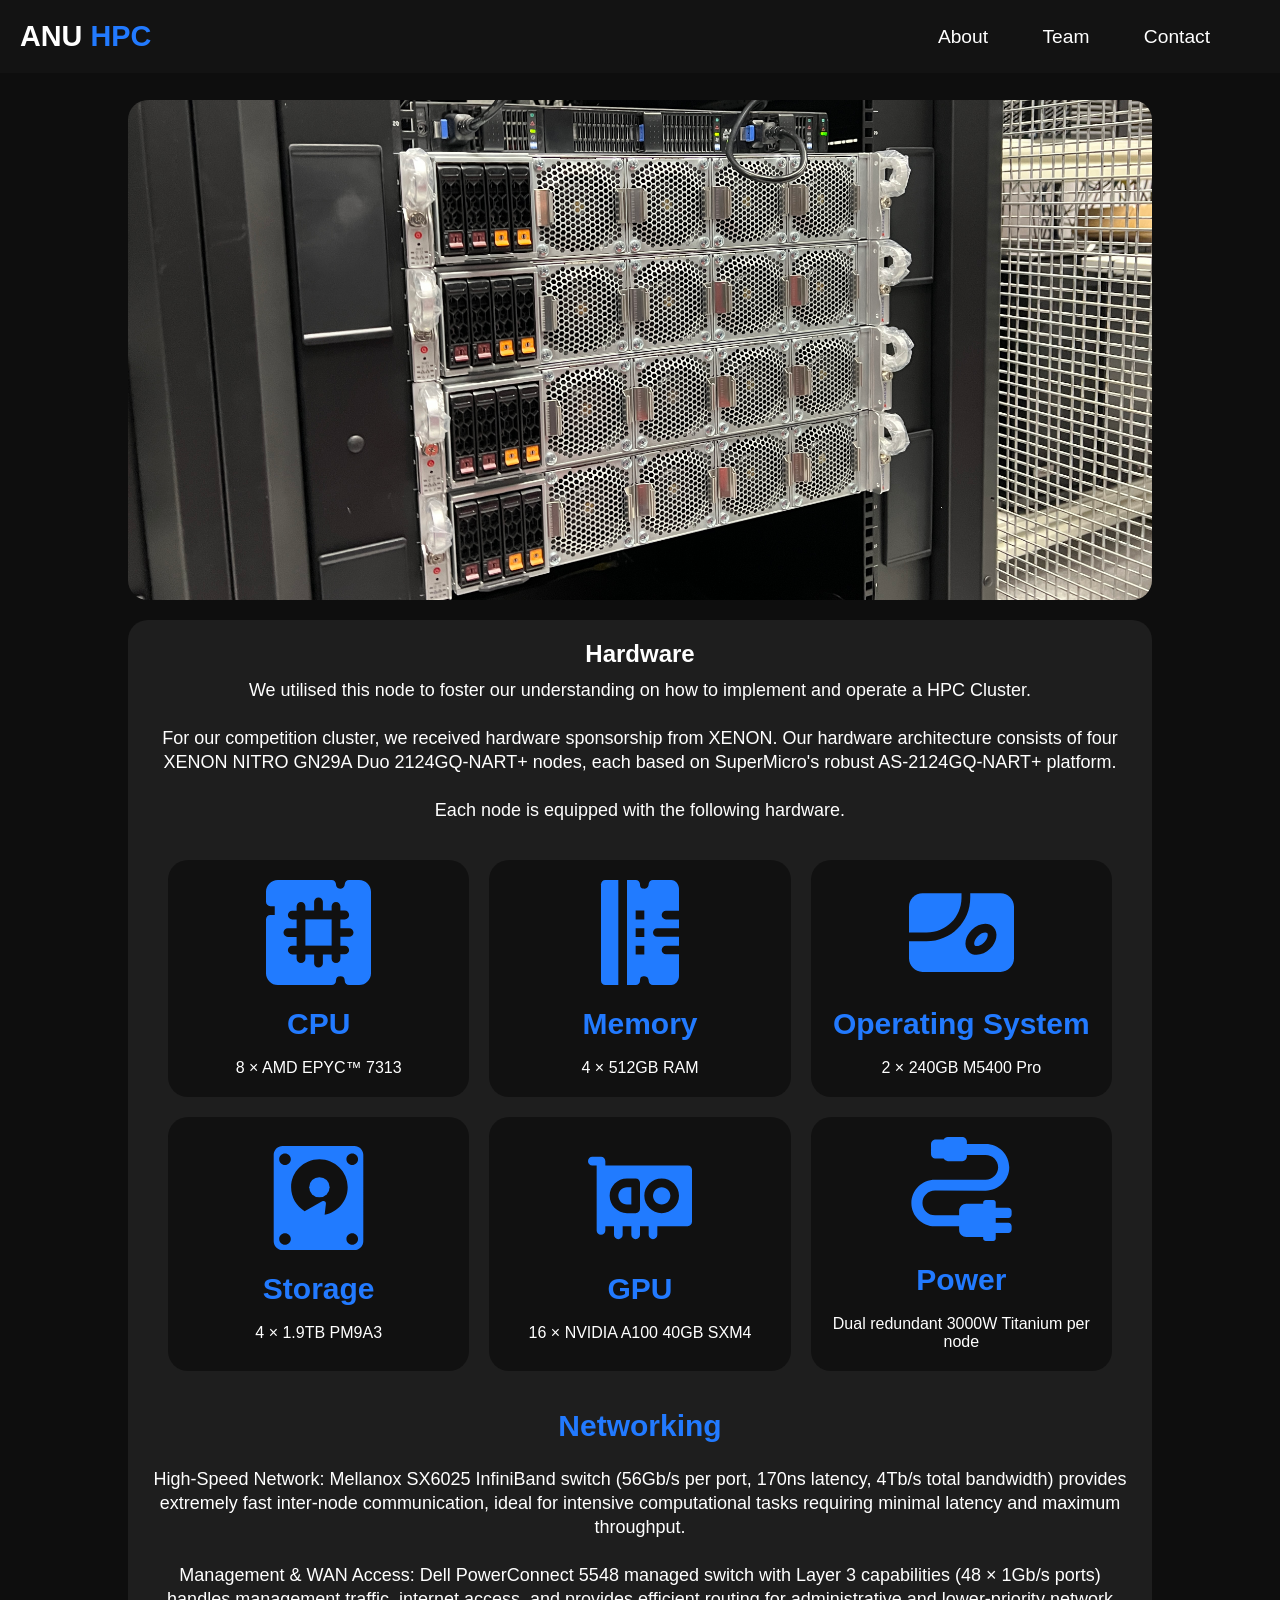
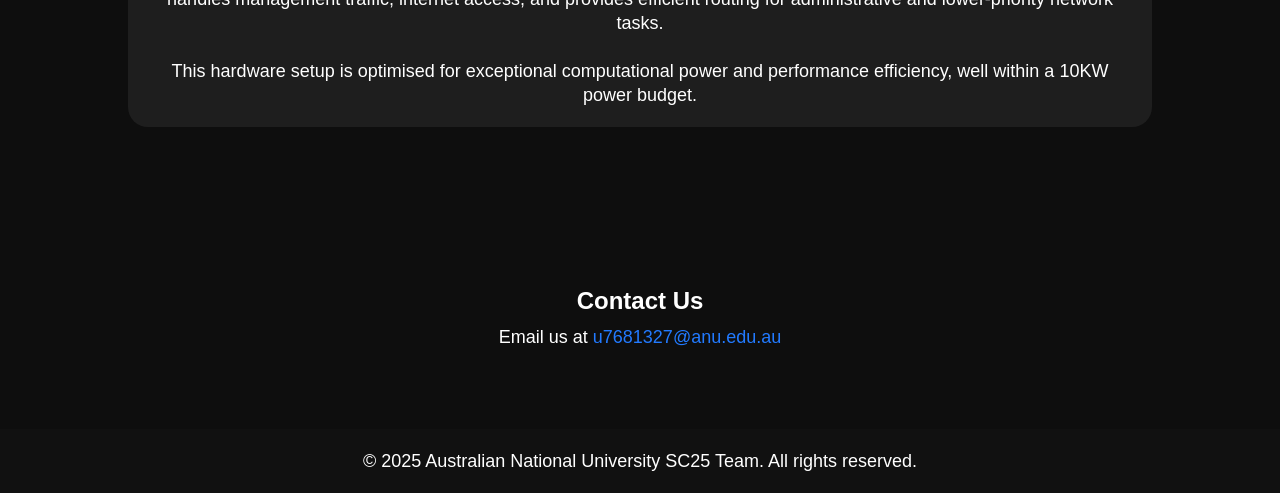
==== hardware.html @ 06430106 "[main] Base" ====
<!DOCTYPE html>
<html lang="en">
<head>
    <meta charset="UTF-8">
    <meta name="viewport" content="width=device-width, initial-scale=1.0">
    <title>ANU HPC 2025</title>
    <link rel="stylesheet" href="style.css">
</head>
<body>
    
    <!-- Navigation Bar -->
    <header>
        <div class="logo"><a href="index.html">ANU <span>HPC</span></a></div>
        <nav id="nav-desktop">
            <a href="index.html#about">About</a>
            <a href="/team">Team</a>
            <a href="#contact">Contact</a>
        </nav>
        <nav id="nav-mobile">
            <h2>
                <a href="javascript:void(0);" class="icon" onclick="toggleMenu()">
                    &#8801;
                </a>
            </h2>
        </nav>
    </header>

    <div id="links">
        <a href="index.html#about" onclick="toggleMenu()">About</a>
        <a href="/team" onclick="toggleMenu()">Team</a>
        <a href="#contact" onclick="toggleMenu()">Contact</a>
    </div>

    <section id="services">
        <div id="hardware-splash" class="box">
            <!-- <img class="splash-image" src="cluster.jpg" /> -->
        </div>
        <div class="box">
            <h2>Hardware</h2>
            <p>
                We utilised this node to foster our understanding on how to implement and operate a HPC Cluster.
                <br>
                <br>
                For our competition cluster, we received hardware sponsorship from XENON. Our hardware architecture consists of four XENON NITRO GN29A Duo 2124GQ-NART+ nodes, each based on SuperMicro's robust AS-2124GQ-NART+ platform.
                <br>
                <br>
                Each node is equipped with the following hardware.
            </p>
            <br>
            <div class="hardware-mobile">
                <table id="specs" >
                    <table id="specs" class="hardware-desktop">
                        <tr>
                            <td id="spec">
                                <img class="icon" src="icons/cpu.svg">
                                <br>
                                <br>
                                <h3>CPU</h3>
                                <br>
                                8 × AMD EPYC™ 7313
                            </td>
                        </tr>
                        <tr>
                            <td id="spec">
                                <img class="icon" src="icons/ram.svg">
                                <br>
                                <br>
                                <h3>Memory</h3>
                                <br>
                                4 × 512GB RAM
                            </td>
                        </tr>
                        <tr>
                            <td id="spec">
                                <img class="icon" src="icons/ssd.svg">
                                <br>
                                <br>
                                <h3>Operating System</h3>
                                <br>
                                2 × 240GB M5400 Pro
                            </td>
                        </tr>
                        <tr>
                            <td id="spec">
                                <img class="icon" src="icons/hdd.svg">
                                <br>
                                <br>
                                <h3>Storage</h3>
                                <br>
                                4 × 1.9TB PM9A3
                            </td>
                        </tr>
                        <tr>
                            <td id="spec">
                                <img class="icon" src="icons/gpu.svg">
                                <br>
                                <br>
                                <h3>GPU</h3>
                                <br>
                                16 × NVIDIA A100 40GB SXM4
                            </td>
                        </tr>
                        <tr>
                            <td id="spec">
                                <img class="icon" src="icons/power.svg">
                                <br>
                                <br>
                                <h3>Power</h3>
                                <br>
                                Dual redundant 3000W Titanium per node
                            </td>
                        </tr>
                    </table>
                </table>
            </div>
            <div class="hardware-desktop">
                <table id="specs" >
                    <table id="specs" class="hardware-desktop">
                        <tr>
                            <td id="spec">
                                <img class="icon" src="icons/cpu.svg">
                                <br>
                                <br>
                                <h3>CPU</h3>
                                <br>
                                8 × AMD EPYC™ 7313
                            </td>
                            <td id="spec">
                                <img class="icon" src="icons/ram.svg">
                                <br>
                                <br>
                                <h3>Memory</h3>
                                <br>
                                4 × 512GB RAM
                            </td>
                            <td id="spec">
                                <img class="icon" src="icons/ssd.svg">
                                <br>
                                <br>
                                <h3>Operating System</h3>
                                <br>
                                2 × 240GB M5400 Pro
                            </td>
                        </tr>
                        <tr>
                            <td id="spec">
                                <img class="icon" src="icons/hdd.svg">
                                <br>
                                <br>
                                <h3>Storage</h3>
                                <br>
                                4 × 1.9TB PM9A3
                            </td>
                            <td id="spec">
                                <img class="icon" src="icons/gpu.svg">
                                <br>
                                <br>
                                <h3>GPU</h3>
                                <br>
                                16 × NVIDIA A100 40GB SXM4
                            </td>
                            <td id="spec">
                                <img class="icon" src="icons/power.svg">
                                <br>
                                <br>
                                <h3>Power</h3>
                                <br>
                                Dual redundant 3000W Titanium per node
                            </td>
                        </tr>
                    </table>
                </table>
            </div>
            <br>
            <h3>Networking</h3>
            <p>
                <br>
                High-Speed Network: Mellanox SX6025 InfiniBand switch (56Gb/s per port, 170ns latency, 4Tb/s total bandwidth) provides extremely fast inter-node communication, ideal for intensive computational tasks requiring minimal latency and maximum throughput.
                <br><br>
                Management & WAN Access: Dell PowerConnect 5548 managed switch with Layer 3 capabilities (48 × 1Gb/s ports) handles management traffic, internet access, and provides efficient routing for administrative and lower-priority network tasks.
                <br><br>
                This hardware setup is optimised for exceptional computational power and performance efficiency, well within a 10KW power budget.
            </p>
        </div>
    </section>

    <section id="contact">
        <h2>Contact Us</h2>
        <p>Email us at <a id="eml" href="mailto:u7681327@anu.edu.au">u7681327@anu.edu.au</a></p>
    </section>

    <!-- Footer -->
    <footer>
        <p>&copy; 2025 Australian National University SC25 Team. All rights reserved.</p>
    </footer>

    <script src="script.js"></script>
</body>
</html>
---- style.css ----
* {
    margin: 0;
    padding: 0;
    box-sizing: border-box;
    font-family: 'Arial', sans-serif;
}

html {
    scroll-behavior: smooth;
}

body {
    background: #0e0e0e;
    color: white;
}

h2 {
    padding-bottom: 10px;;
}

h3 {
    color: #227aff;
    font-size: 30px;
}

a {
    color: white;
    text-decoration: none;
}

p {
    font-size: 18px;
    line-height: 24px;
}

.splash-image {
    height: 100%;
}

#hardware-splash {
    background-image: url('cluster.jpg');
    /* height: 25vh; */
    min-height: 500px;
    background-size: cover;
    background-repeat: no-repeat;
    background-position: center;
}

#team-splash {
    background-image: url('nci_team_public.jpg');
    /* height: 25vh; */
    min-height: 600px;
    background-size: cover;
    background-repeat: no-repeat;
    background-position: center;
}

#team-detail {
    /* width: 90%; */
    margin: auto;
}

.box {
    margin-top: 20px !important; 
    background-color: #1e1e1e;
    align-content: center;
    padding: 20px;
    border-radius: 20px;
    width: 90;
    margin: auto;
}

.half-box {
    margin-top: 20px !important; 
    background-color: #1e1e1e;
    /* align-content: center; */
    text-align: left;
    padding: 20px;
    border-radius: 20px;
    /* width: 100%; */
    margin-top: auto;
}

.column {
    box-sizing: border-box;
    float: left;
    width: 50%;
    /* padding: 10px; */
}

.column-left {
    padding-right: 10px;
}

.column-right {
    padding-left: 10px;
}

/* Clear floats after the columns */
.row:after {
    box-sizing: border-box;
    content: "";
    display: table;
    clear: both;
}

.about-me-img {
    width: 7.5vh;
    height: 7.5vh;
    border-radius: 50%;
    object-fit: cover;
}

.about-top {
    display: flex;
}

.about-detail {
    line-height: 24px;
}

.name {
    margin-left: 5px;
    margin-top: 0.25em;
    margin-left: 10px;
    color: #227aff;
    font-weight: bold;
    font-size: 3em;
    margin-bottom: 0.5em;
}

/* Header */
header {
    display: flex;
    justify-content: space-between;
    align-items: center;
    padding: 20px;
    background: rgba(20, 20, 20, 0.9);
    position: fixed;
    width: 100%;
    top: 0;
    z-index: 100;
}

.logo {
    font-size: 1.8em;
    font-weight: bold;
}

.logo span {
    color: #227aff;
}

nav a {
    color: white;
    text-decoration: none;
    margin-right: 50px;
    font-size: 1.2em;
}

/* Hero Section */
.hero {
    position: relative;
    height: 100vh;
    overflow: hidden;
}

canvas {
    position: absolute;
    top: 0;
    left: 0;
    width: 100%;
    height: 100%;
    z-index: 0;
}

.hero-content {
    display: flex;
    align-items: center;
    justify-content: space-between;
    height: 100vh;
    padding: 80px 10%;
    position: relative;
    z-index: -1;
}

.hero-text, .hero-large {
    flex: 1;
}

.hero-text h1 {
    font-size: 3.5em;
    color: #227aff;
}

.hero-text p {
    font-size: 1.2em;
    margin-top: 10px;
    color: #ccc;
}

.hero-large h1 {
    font-size: 5em;
    color: #227aff;
}

.hero-large h2 {
    font-size: 2.5em;
    margin-top: 30px;
    color: #ccc;
}

.cta-button {
    position: absolute;
    display: inline-block;
    margin-top: 80vh;
    padding: 12px 24px;
    background: #227aff;
    color: white;
    text-decoration: none;
    border-radius: 6px;
    font-size: 1.2em;
    z-index: 1;
    justify-content: center;
    align-items: center;
    position: absolute;
    left: 50%;
    transform: translate(-50%, 0%);
}

.hero-image {
    flex: 1;
    text-align: center;
}

.hero-image img {
    width: 600px;
    max-width: 100%;
}

/* Sections */
section {
    padding: 80px 10%;
    text-align: center;
}

/* #about {
    max-width: 50%;
    position: absolute;
    left: 50%;
    transform: translate(-50%, 0%);
} */

#services .service-grid {
    display: grid;
    grid-template-columns: repeat(auto-fit, minmax(200px, 1fr));
    gap: 30px;
    padding: 20px;
}

.service-card {
    background: #1e1e1e;
    padding: 20px;
    border-radius: 10px;
    border-color: #227aff;
    /* box-shadow: 0 0 15px rgba(34, 122, 255, 0.5); */
    font-size: larger;
}

/* Footer */
footer {
    background: #111;
    color: white;
    text-align: center;
    padding: 20px;
}

#eml {
    color: #227aff;
}

#specs {
    display: flex;
    position: relative;
    grid-template-columns: repeat(auto-fit, minmax(200px, 1fr));
    border-spacing: 20px;
    align-content: center;
    text-align: center;
}

#spec {
    width: 33%;
    padding: 20px;
    background-color: #111;
    border-radius: 20px;
}

.icon {
    /* filter: invert(100%) sepia(0%) saturate(0%) hue-rotate(164deg) brightness(103%) contrast(102%); white */
    filter: invert(37%) sepia(85%) saturate(2799%) hue-rotate(205deg) brightness(101%) contrast(103%);
    width: 40%;
}

@media (min-width: 768px) {
    #nav-mobile {
        display: none;
    }

    #links {
        display: none;
    }

    .team-mobile {
        display: none;
    }

    .hardware-mobile {
        display: none;
    }
}

@media (max-width: 768px) {
    #nav-desktop {
        display: none;
    }

    .team-desktop {
        display: none;
    }

    .hardware-desktop {
        display: none;
    }
    
    /* Hide the links inside the navigation menu (except for logo/home) */
    #links {
        background-color: rgba(0, 0, 0, 0.5);
        display: none;
        position: fixed;
        top: 83px;
        width:100%;
        z-index: 100;
    }
    
    /* Style navigation menu links */
    #links a {
        color: white;
        padding: 14px 16px;
        text-decoration: none;
        font-size: 17px;
        display: block;
    }
    
    /* Style the hamburger menu */
    #links a.icon {
        background: black;
        display: block;
        position: absolute;
        right: 0;
        top: 0;
    }
    
    /* Add a grey background color on mouse-over */
    #links a:hover {
        background-color: #ddd;
        color: black;
    }
    
    /* Style the active link (or home/logo) */
    .active {
        background-color: #04AA6D;
        color: white;
    } 

    /* Stack hero content vertically */
    .hero {
        flex-direction: column;
        text-align: center;
        padding: 20px;
    }

    .hero-content {
        flex-direction: column;
        justify-content: center;
        align-items: center;
    }

    .hero-text {
        width: 100%;
        padding: 20px;
    }

    .hero-text h1 {
        font-size: 2rem; /* Reduce heading size */
    }

    .hero-text p {
        font-size: 1rem;
    }

    .hero-image img {
        width: 80%; /* Scale planet image for smaller screens */
        max-width: 300px;
        margin-top: 20px;
    }

    /* Center navigation menu items */
    nav ul {
        display: flex;
        flex-direction: column;
        align-items: center;
    }

    nav ul li {
        margin: 10px 0;
    }
}
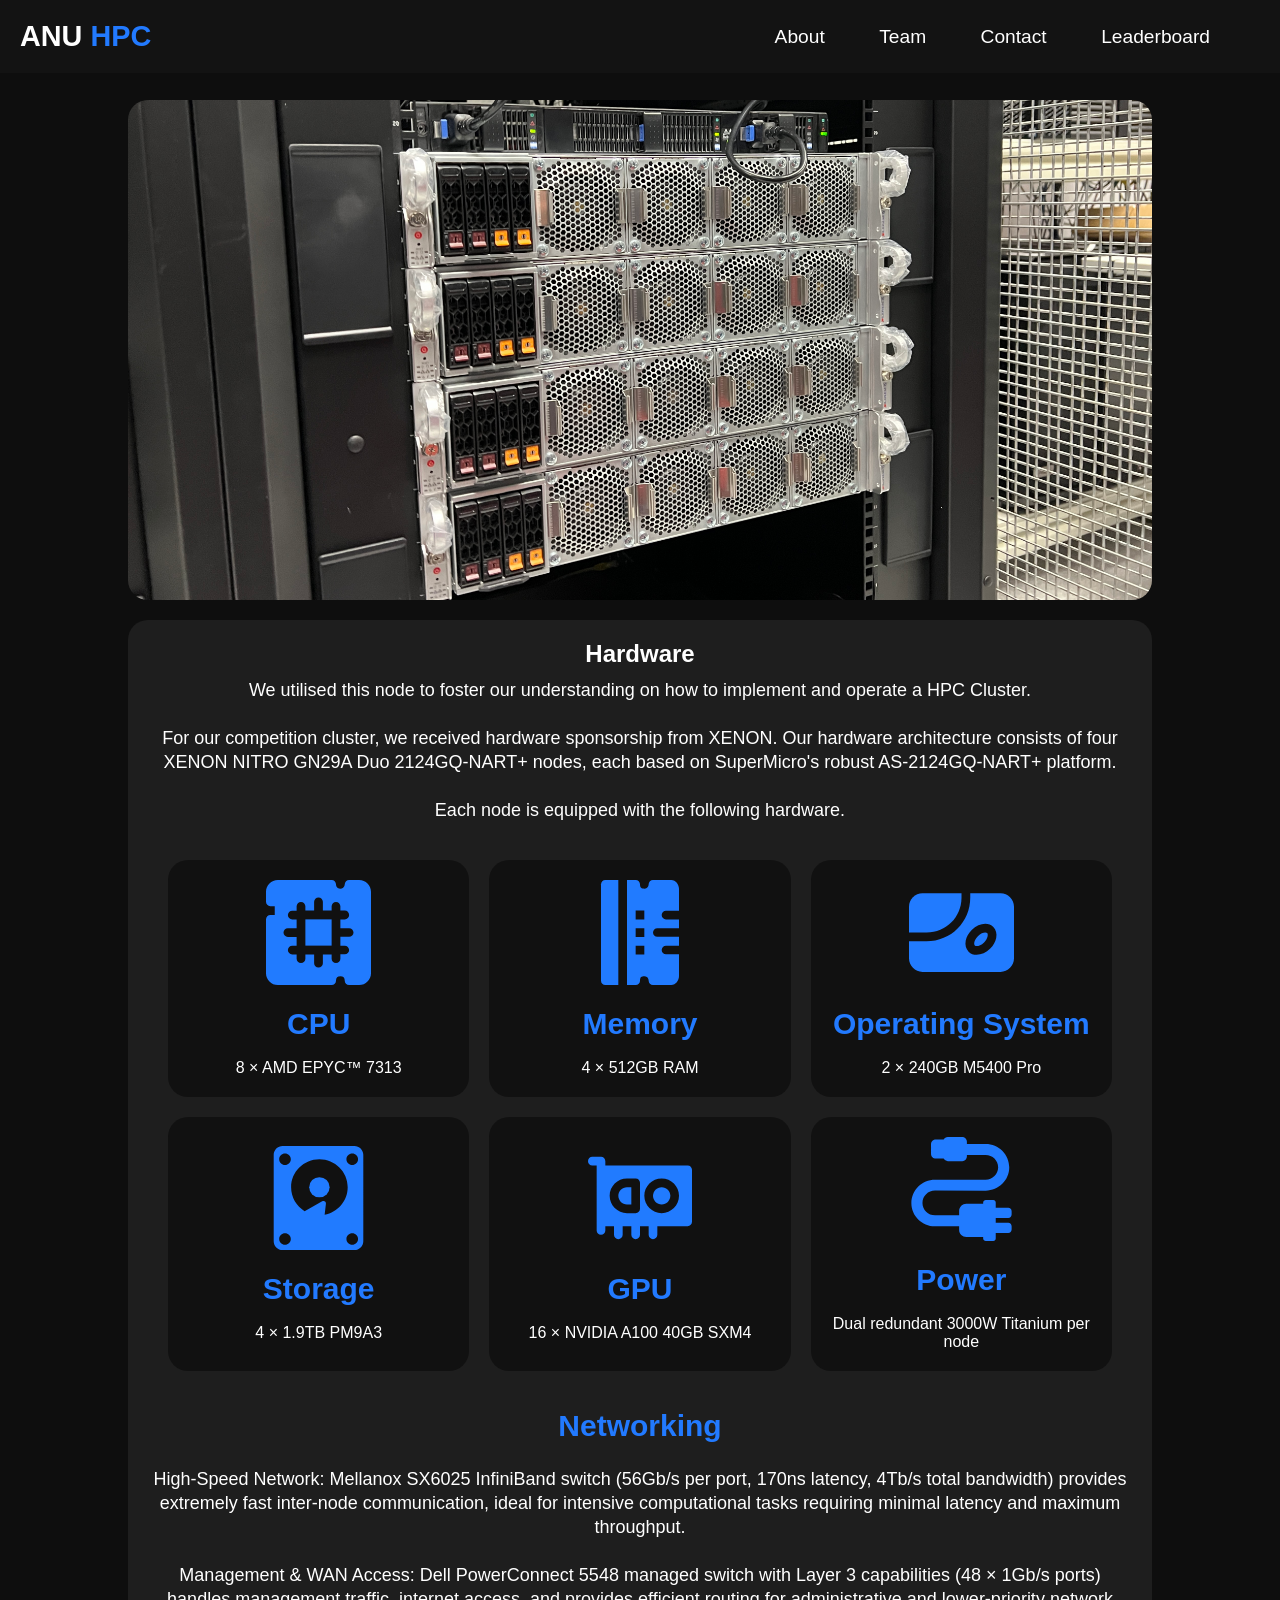
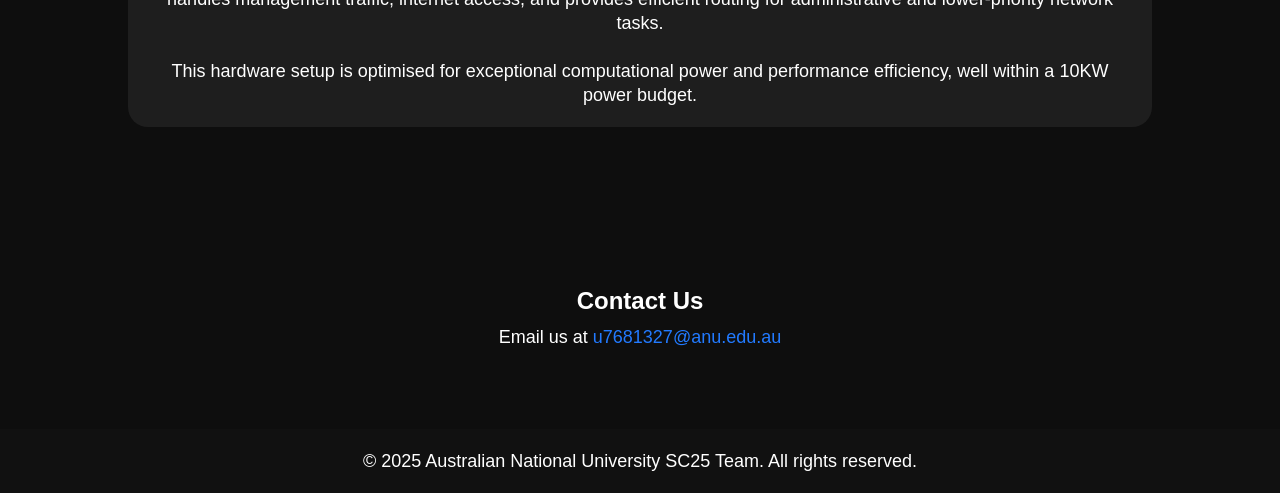
==== commit 55b6c25c: "[main] Added new headshots and leaderboards link" ====
--- a/hardware.html
+++ b/hardware.html
@@ -15,6 +15,7 @@
             <a href="index.html#about">About</a>
             <a href="/team">Team</a>
             <a href="#contact">Contact</a>
+            <a href="https://anuhpc2025.github.io/HPC-Xenon-Cluster/">Leaderboard</a>
         </nav>
         <nav id="nav-mobile">
             <h2>
@@ -29,6 +30,7 @@
         <a href="index.html#about" onclick="toggleMenu()">About</a>
         <a href="/team" onclick="toggleMenu()">Team</a>
         <a href="#contact" onclick="toggleMenu()">Contact</a>
+        <a href="https://anuhpc2025.github.io/HPC-Xenon-Cluster/">Leaderboard</a>
     </div>
 
     <section id="services">
--- a/style.css
+++ b/style.css
@@ -47,9 +47,9 @@
 }
 
 #team-splash {
-    background-image: url('nci_team_public.jpg');
+    background-image: url('team/Team.jpg');
     /* height: 25vh; */
-    min-height: 600px;
+    min-height: 850px;
     background-size: cover;
     background-repeat: no-repeat;
     background-position: center;
